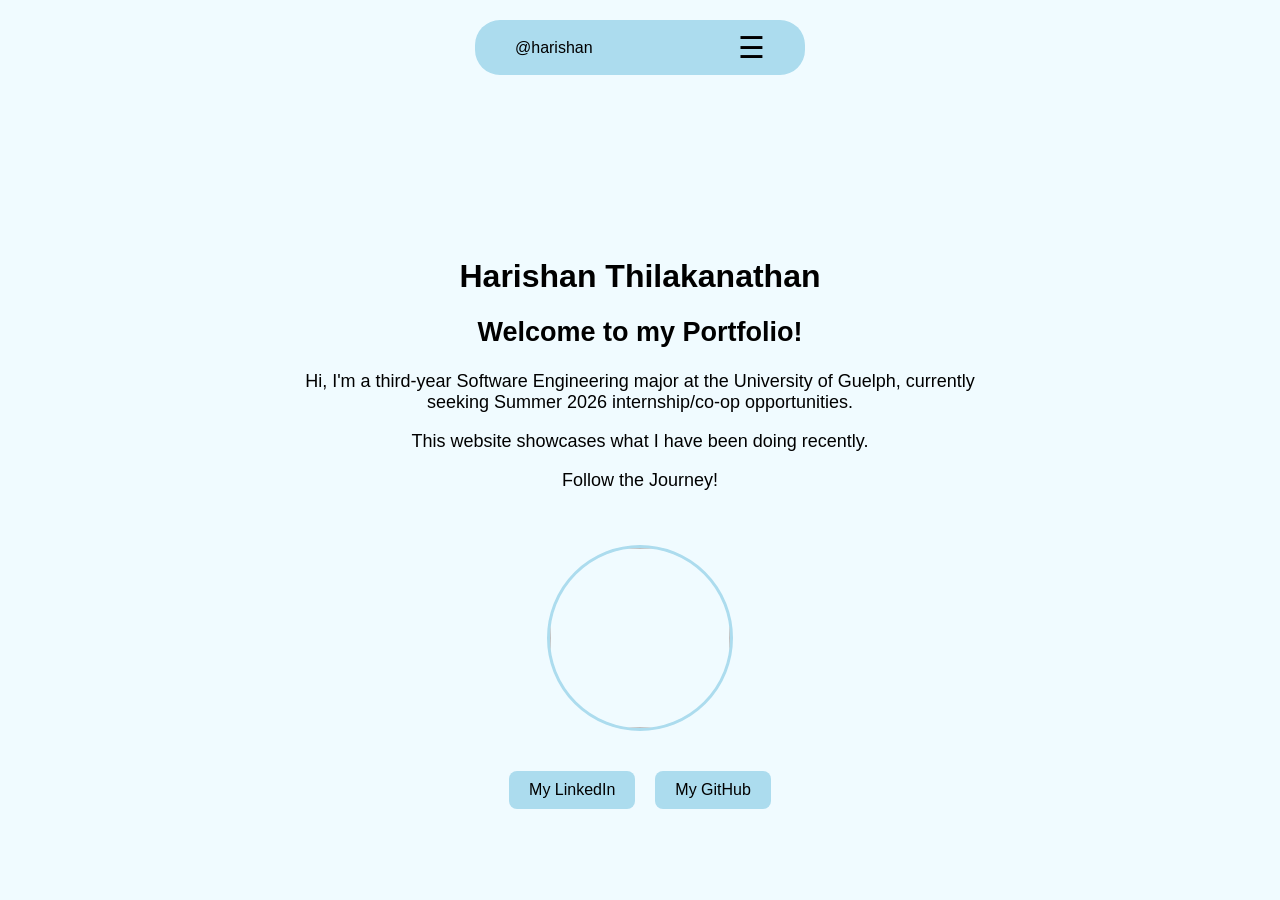
==== index.html @ 9769178e "remove src" ====
<!DOCTYPE html>
<html>
<head>
    <title>Harishan's Portfolio</title>
    <link rel="stylesheet" href="portfolio.css">
    <meta name="viewport" content="width=device-width, initial-scale=1.0">

    <link href="https://fonts.googleapis.com/css2?family=Inter&display=swap" rel="stylesheet">
    <script src="https://cdn.jsdelivr.net/particles.js/2.0.0/particles.min.js"></script>
    <link rel="stylesheet" href="https://cdnjs.cloudflare.com/ajax/libs/font-awesome/6.4.0/css/all.min.css">

    <link rel="preconnect" href="https://fonts.googleapis.com">
    <link rel="preconnect" href="https://fonts.gstatic.com" crossorigin>
    <link href="https://fonts.googleapis.com/css2?family=Inter:opsz,wght@14..32,100..900&family=Ubuntu:wght@300;400;500;700&display=swap" rel="stylesheet">
</head>

<body>

<div id="particles-js"></div>

<!-- MOBILE MENU -->
<header>
    <div class="mobile-menu-wrapper">
        <div class="menu-header">
            <div class="username">@harishan</div>
            <div class="menu-icon" onclick="toggleMenu()">☰</div>
        </div>

        <div class="nav-menu" id="navMenu">
            <a href="#index.html" class="navIcon">
                <i class="fa-solid fa-house"></i>
                <span>Home</span>
            </a>

            <a href="aboutme.html">
                <i class="fa-solid fa-file"></i>
                <span>About Me</span>
            </a>

            <a href="projects.html">
                <i class="fa-solid fa-file"></i>
                <span>Projects</span>
            </a>

            <a href="experience.html">
                <i class="fa-solid fa-file"></i>
                <span>Experience</span>
            </a>

           
           
        </div>
    </div>


   

    
    
</header>

<script>
function toggleMenu() {
    const menu = document.querySelector('.nav-menu');
    menu.classList.toggle('show');
}

function closeMenu() {
    document.querySelector('.nav-menu').classList.remove('show');
}

document.querySelectorAll('.nav-menu a').forEach(link => {
    link.addEventListener('click', closeMenu);
});
</script>

<!-- HERO SECTION -->

<section id="section1">
    <div class="me1">
        <h1 class="name-heading">Harishan Thilakanathan</h1>
        <h2 class="welcome-heading">Welcome to my Portfolio!</h2>
        <div class="mainText">
            <p>Hi, I'm a third-year Software Engineering major at the University of Guelph,
               currently seeking Summer 2026 internship/co-op opportunities.</p>
            <p>This website showcases what I have been doing recently.</p>
            <p>Follow the Journey!</p>
        </div>
    </div>
</section>


<div class="imageMain2">
    <img src="../Images/me.jpeg" class="profile-pic5">
</div>

<div class="contactMe">
    <a href="https://www.linkedin.com/in/hthilaka/" target="_blank" class="linkedin-button">My LinkedIn</a>
    <a href="https://github.com/HariT10" target="_blank" class="linkedin-button">My GitHub</a>
</div>



<!-- STOP HERE - About Me section starts next -->
---- portfolio.css ----
@media screen and (max-width: 767px){


    body{

      /*background-color:  #f0fbff;*/
      background-size: 100% auto;
      background-attachment: fixed;
      overflow: auto;
      width: 100%;
      margin: 0;
      padding: 0;
      overflow-x: hidden;
      box-sizing: border-box;
    
    }


    .image1{

        width: 300px;
        height: 200px;
      overflow-x: hidden;

    }
  
    .startText h4{

        text-align: center;
        margin-top: 60px;
        font-family: Avenir, Montserrat, Corbel, 'URW Gothic', source-sans-pro, sans-serif;
        margin-left: 90px;
        margin-right: 90px;
        font-weight: normal;

    }
  
    .footer-contact2{

        text-align: center;
        margin-top: 30px;
    }
  
    #typewriter{

        font-size: 45px;
        font-weight: 500;

    }
  
    .footer-contactStart{
      display: none;
    }
  
    /* HEADER */
  
    .mobile-menu-wrapper {

        font-family: Avenir, Montserrat, Corbel, 'URW Gothic', source-sans-pro, sans-serif;
        /*changing this from fixed to relatvie made the header and title not colldie*/
        position: relative;
      
        top: 20px;
        left: 50%;
        transform: translateX(-50%);

        background: #acdcee;
        padding: 10px 40px;

        border-radius: 25px;   /* smoother curve */
    
        width: max-content;    /* ONLY as wide as content */
        max-width: 90vw;       /* never too large on small screens */

        display: flex;
        flex-direction: column;
        align-items: center;

        z-index: 1000;
    }
  
    .menu-header {
        display: flex;
        justify-content: space-between;
        align-items: center;
        width: 100%;
        color: #acdcee;
        min-width: 250px;
    }
  
    .username {
        color: black;
    }
  
    .menu-icon {
        font-size: 30px;
        cursor: pointer;
        color: black;
    }
  
    .nav-menu {
        display: none;
        flex-direction: column;
        position: absolute;
        top: 60px;
        right: 20px;
        background-color: #acdcee;
        padding: 10px 0;
        border-radius: 8px;
        box-shadow: 0 8px 24px rgba(0, 0, 0, 0.15);
        z-index: 999;
        width: 290px;
        text-align: left;
    }
  
    .nav-menu a {
        padding: 12px 20px;
        color: #000;
        text-decoration: none;
        display: block;
        font-weight: 400;
    }
  
    .nav-menu a.sub-item {
        padding-left: 50px;
        font-size: 0.95em;
        color: #000;
    }
  
    .nav-menu a:hover {
      background-color: #f0f0f0;
      color: #4f8ef7;
    }
  
    .nav-menu.show {
      display: flex;
    }
  
    .navIcon{
      display: inline-flex;
      align-items: center;
      gap: 6000px;
      text-decoration: none;
      color: inherit;
      font-size: 16px;
    }
  
    .content{
      padding: 16px;
    }
  
    .sticky {
      position: fixed;
      top: 0;
      width: 100%
    }
  
    .sticky + .content {
      padding-top: 102px;
    }
  
    nav ul{
      display: none;
      flex-direction: column;
      width: 100%;
      text-align: left;
      list-style-type: none;
      margin-top: -12px;
    }
  
    nav ul li{
      margin: 10px 0;
      margin-left: 20px;
    }
  
    nav ul li a{
      text-decoration: none;
      color: #ffffff;
    }
  
    .menu-button {
      width: 30px;
      height: 22px;
      display: flex;
      flex-direction: column;
      justify-content: space-between;
      cursor: pointer;
      position: absolute;
      top: 20px;
      left: 20px;
      z-index: 1000;
      background-color: transparent;
    }
  
    .menuButton {
      background-color: #000;
      border-radius: 2px;
      height: 4px;
      width: 100%;
    }
  
    .HeaderBlock2{
      display: flex;
      justify-content: center;
      align-items: center;
      height: 0vh;
    }
  
    .HeaderBlock2 h1{
      font-size: 20px;
      font-family: Avenir, Montserrat, Corbel, 'URW Gothic', source-sans-pro, sans-serif;
      margin-top: -200px;
    }
  
    #section1{
      display: flex;
      justify-content: center;
      align-items: center;
      height: 60vh;
      text-align: center;
      overflow-x: hidden;
      
    }
  
    #section1 h1{
      font-family: Avenir, Montserrat, Corbel, 'URW Gothic', source-sans-pro, sans-serif;
      font-size: 38px;
      margin-top: -10px;
    }

    #section1 p {

        font-family: Avenir, Montserrat, Corbel, 'URW Gothic', source-sans-pro, sans-serif;
        padding-left: 10%;
        padding-right: 10%;
        
    }
  
    .me1{
      font-family: Avenir, Montserrat, Corbel, 'URW Gothic', source-sans-pro, sans-serif;
      font-size: 14px;
    }
  
    .highlight {
      font-size: 19px;
      opacity: 0;
      transform: translateY(20px);
      transition: opacity 1s ease-in, transform 1s ease-in;
    }
  
    .highlight.show {
      opacity: 1;
      transform: translateY(0);
    }

    .text{

      font-family: Avenir, Montserrat, Corbel, 'URW Gothic', source-sans-pro, sans-serif;
      font-size: 17px;


    }

    .text2{

      font-family: Avenir, Montserrat, Corbel, 'URW Gothic', source-sans-pro, sans-serif;
      font-size: 25px;

    }
  
   
  
    
  
    .profile-pic5{
      display: block;
      width: 160px;
      height: 160px;
      border-radius: 50%; 
      margin: 0 auto;
      margin-top: -50px;
      border: 3px solid #acdcee;
    }
  
    
    .contactMe{
      display: flex;
      justify-content: center;
      align-items: center;
      margin-top: 70px;
      gap: 20px;
    }
  
    .linkedin-button {
      font-family: Avenir, Montserrat, Corbel, 'URW Gothic', source-sans-pro, sans-serif;;

      background-color: #acdcee; 
      color: black;
      padding: 10px 20px;
      text-decoration: none;
      border-radius: 8px;
      transition: background-color 0.3s ease;

      margin-bottom: 100px;
    }
  
    .linkedin-button:hover {
      background-color: gray;
    }
  
    #section0{
      display: flex;
      justify-content: center;
      align-items: center;
      height: 50vh;
    }
  
    #section0 h1{
      font-size: 30px;
    }


    .aboutMeComputer{
        display: none;
      }


    .aboutMePhone {
        padding: 20px; /* Reduce padding for smaller screens */
        margin: 0 8px; /* Prevent text from touching edges */
      
      
        text-align: justify;
      
        margin-top: -110px;
      
      
      }
      
      .text1Phone{
        display: block;
        font-size: 15px; 
        text-align: justify;
        font-family: Avenir, Montserrat, Corbel, 'URW Gothic', source-sans-pro, sans-serif;;
        padding: 35px;
        margin-top: 100px;
      }
      
      .text1Phone p{
      
        margin-bottom: 1px; /* Slightly reduce space between paragraphs */
      
        text-align: justify !important;
      
      }


    

    .EducationPhone {
      font-family: Avenir, Montserrat, Corbel, 'URW Gothic', source-sans-pro, sans-serif;;

        padding: 30px 10%;
        text-align: center;
    }
    
    /* Container spacing */
    .education-container {
        display: flex;
        flex-direction: column;
        gap: 20px;
        margin-top: 20px;
    }
    
    /* Card */
    .education-card {
        background-color: #ffffff; /* cleaner than gray */
        padding: 22px 24px;
        border-radius: 16px; /* softer corners */
        box-shadow:
            0 4px 10px rgba(0, 0, 0, 0.08),
            0 1px 3px rgba(0, 0, 0, 0.05);
        transition: transform 0.25s ease, box-shadow 0.25s ease;
        text-align: center;
        border: 2px solid black; /* visual accent */
    }
    
  
    
    /* School name */
    .education-card h3 {
        margin: 0 0 6px 0;
        font-size: 18px;
        font-weight: 600;
        color: #000;
    }
    
    /* Degree / details */
    .education-card p {
        margin: 0 0 6px 0;
        font-size: 15px;
        font-weight: 400; /* 100 is too light for readability */
        color: #444;
    }
    
    /* Date */
    .edu-date {
        font-size: 14px;
        color: #777;
        font-style: italic;
    }
    
    






    /*skills section phone*/

    .SkillsPhone {
      font-family: Avenir, Montserrat, Corbel, 'URW Gothic', source-sans-pro, sans-serif;;

        padding: 30px 60px;
        text-align: center;
    }


    .skills-section {
        margin-bottom: 50px; /* space between sections */
    }
    
    
    .skills-container {
        display: flex;
        flex-wrap: wrap;
        justify-content: center;
        gap: 30px; /* space between skills */
        margin-top: 15px;
    }
    
    .skill {
        background-color: white;
        padding: 8px 14px;
        border-radius: 20px;
        font-weight: 500;
        transition: all 0.2s;
        font-size: 14px;
    }
    
    .skill:hover {
        background-color: black;
        color: white;
        transform: scale(1.05);
        cursor: pointer;
    }




    /*===========================================Experince*/

   /* EXPERIENCE CARDS */
   .experience-cards {
    display: flex;
    flex-direction: column;
    gap: 20px;
}

.experience-card {
    background: #fff;
    border: 2px solid black;
    border-radius: 16px;
    padding: 26px 28px;
    transition: transform 0.25s, box-shadow 0.25s;
}

.experience-card:hover {
    transform: translateY(-4px);
    box-shadow: 0 8px 24px rgba(0,0,0,0.08);
}

.exp-header {
    display: flex;
    justify-content: space-between;
    align-items: flex-start;
    gap: 12px;
    flex-wrap: wrap;
    margin-bottom: 6px;
}

.exp-role {
    font-size: 18px;
    font-weight: 700;
}

.exp-date {
    font-size: 13px;
    color: #555;
    background: #f0fbff;
    border: 1px solid #acdcee;
    padding: 4px 12px;
    border-radius: 20px;
    white-space: nowrap;
}

.exp-company {
    font-size: 14px;
    color: #444;
    margin-bottom: 8px;
}

.exp-type {
    display: inline-block;
    font-size: 11px;
    font-weight: 600;
    letter-spacing: 0.06em;
    text-transform: uppercase;
    color: #1a7a4a;
    background: #d4f4e8;
    border: 1px solid #a8e6cb;
    padding: 3px 10px;
    border-radius: 20px;
    margin-bottom: 16px;
}

.journey-btn {
    display: inline-flex;
    align-items: center;
    gap: 7px;
    background-color: #acdcee;
    color: black;
    padding: 9px 20px;
    text-decoration: none;
    border-radius: 8px;
    font-size: 14px;
    font-weight: 500;
    transition: background-color 0.2s, transform 0.2s;
}

.journey-btn:hover {
    background-color: #91cde3;
    transform: translateY(-2px);
}

.company-logo {
    display: block;
    width: 56px;
    height: auto;
    object-fit: contain;
    border-radius: 8px;
    margin-top: 14px;
}

/* CALLOUT */
.callout {
    background: #fff;
    border: 2px solid #acdcee;
    border-radius: 16px;
    padding: 26px 28px;
    margin-top: 36px;
}

.callout h3 {
    font-size: 18px;
    font-weight: 700;
    margin-bottom: 8px;
}

.callout p {
    font-size: 14px;
    color: #555;
    line-height: 1.7;
    margin-bottom: 16px;
}

@media (max-width: 500px) {
    .page { padding-top: 100px; }
    .exp-header { flex-direction: column; gap: 6px; }
}


    /* PAGE */
    .page {
      max-width: 960px;
      margin: 0 auto;
      padding: 80px 6% 100px;
  }

  .page-header {
      display: flex;
      justify-content: space-between;
      align-items: center;
      flex-wrap: wrap;
      gap: 16px;
      margin-bottom: 28px;
  }

  .page h1 {
      font-size: clamp(30px, 5vw, 48px);
      font-weight: 700;
  }

  /* FILTER */
  .filter-bar {
      display: flex;
      gap: 8px;
      flex-wrap: wrap;
      margin-bottom: 36px;
  }

  .filter-btn {
      background: white;
      border: 2px solid black;
      color: #000;
      font-family: Avenir, Montserrat, Corbel, 'URW Gothic', source-sans-pro, sans-serif;
      font-size: 13px;
      font-weight: 500;
      padding: 7px 18px;
      border-radius: 20px;
      cursor: pointer;
      transition: all 0.2s;
  }

  .filter-btn:hover, .filter-btn.active {
      background-color: #acdcee;
      border-color: #acdcee;
  }

  /* GRID */
  .projects-grid {
      display: grid;
      grid-template-columns: repeat(auto-fill, minmax(280px, 1fr));
      gap: 24px;
  }

  .project-card {
      background: #fff;
      border: 2px solid black;
      border-radius: 16px;
      overflow: hidden;
      display: flex;
      flex-direction: column;
      transition: transform 0.25s, box-shadow 0.25s;
  }

  .project-card:hover {
      transform: translateY(-5px);
      box-shadow: 0 10px 28px rgba(0,0,0,0.1);
  }

  .project-img-wrap {
      width: 100%;
      height: 170px;
      overflow: hidden;
      background: #e8f6fb;
      display: flex;
      align-items: center;
      justify-content: center;
  }

  .project-img-wrap img {
      width: 100%;
      height: 100%;
      object-fit: cover;
      transition: transform 0.35s;
  }

  .project-card:hover .project-img-wrap img { transform: scale(1.04); }

  .project-img-placeholder {
      font-size: 44px;
      color: #acdcee;
  }

  .project-body {
      padding: 18px 20px 20px;
      flex: 1;
      display: flex;
      flex-direction: column;
  }

  .project-top {
      display: flex;
      justify-content: space-between;
      align-items: flex-start;
      gap: 8px;
      margin-bottom: 8px;
  }

  .project-name {
      font-size: 16px;
      font-weight: 700;
  }

  .project-badge {
      font-size: 10px;
      font-weight: 600;
      letter-spacing: 0.06em;
      text-transform: uppercase;
      padding: 4px 10px;
      border-radius: 20px;
      white-space: nowrap;
      flex-shrink: 0;
  }

  .badge-done {
      background: #d4f4e8;
      color: #1a7a4a;
      border: 1px solid #a8e6cb;
  }

  .badge-wip {
      background: #fef3cd;
      color: #856404;
      border: 1px solid #fde68a;
  }

  .project-stack {
      display: flex;
      flex-wrap: wrap;
      gap: 6px;
      margin-top: 10px;
  }

  .stack-tag {
      font-size: 11px;
      padding: 4px 10px;
      background: #f0fbff;
      border: 1px solid #acdcee;
      border-radius: 20px;
      color: #333;
  }






  
  } /* END OF PHONE MEDIA QUERY */
  


  /* ===========================================
   DESKTOP HEADER VERSION (Option C)
   Matches your mobile header design
   =========================================== */

/* Apply desktop layout when width >= 768px */
@media (min-width: 768px) {

  body {
    background-color: #f0fbff;
    background-attachment: fixed;
    margin: 0;
    padding: 0;
    overflow-x: hidden;
    font-family: Avenir, Montserrat, Corbel, 'URW Gothic', source-sans-pro, sans-serif;
  }

  /* ================= HEADER ================= */

 

  .mobile-menu-wrapper {
      font-family: Avenir, Montserrat, Corbel, 'URW Gothic', source-sans-pro, sans-serif;
      /*changing this from fixed to relatvie made the header and title not colldie*/
      position: relative;
      
      top: 20px;
    left: 50%;
    transform: translateX(-50%);

    background: #acdcee;
    padding: 10px 40px;

    border-radius: 25px;   /* smoother curve */
    
    width: max-content;    /* ONLY as wide as content */
    max-width: 90vw;       /* never too large on small screens */

    display: flex;
    flex-direction: column;
    align-items: center;

    z-index: 1000;
  }

  .menu-header {
    display: flex;
    justify-content: space-between;
    align-items: center;
    width: 100%;
    color: #acdcee;
    min-width: 250px;
  }

  .username {
    color: black;
  }

  .menu-icon {
    font-size: 30px;
    cursor: pointer;
    color: black;
  }

  .nav-menu {
    display: none;
    flex-direction: column;
    position: absolute;
    top: 60px;
    right: 20px;
    background-color: white;
    padding: 10px 0;
    border-radius: 8px;
    box-shadow: 0 8px 24px rgba(0, 0, 0, 0.15);
    z-index: 999;
    width: 290px;
    text-align: left;
  }

  .nav-menu a {
    padding: 12px 20px;
    color: #000;
    text-decoration: none;
    display: block;
    font-weight: 400;
  }

  .nav-menu a.sub-item {
    padding-left: 50px;
    font-size: 0.95em;
    color: #000;
  }

  .nav-menu a:hover {
    background-color: #f0f0f0;
    color: #4f8ef7;
  }

  .nav-menu.show {
    display: flex;
  }

  .navIcon{
    display: inline-flex;
    align-items: center;
    gap: 6000px;
    text-decoration: none;
    color: inherit;
    font-size: 16px;
  }

  .content{
    padding: 16px;
  }

  .sticky {
    position: fixed;
    top: 0;
    width: 100%
  }

  .sticky + .content {
    padding-top: 102px;
  }

  nav ul{
    display: none;
    flex-direction: column;
    width: 100%;
    text-align: left;
    list-style-type: none;
    margin-top: -12px;
  }

  nav ul li{
    margin: 10px 0;
    margin-left: 20px;
  }

  nav ul li a{
    text-decoration: none;
    color: #ffffff;
  }

  .menu-button {
    width: 30px;
    height: 22px;
    display: flex;
    flex-direction: column;
    justify-content: space-between;
    cursor: pointer;
    position: absolute;
    top: 20px;
    left: 20px;
    z-index: 1000;
    background-color: transparent;
  }

  .menuButton {
    background-color: #000;
    border-radius: 2px;
    height: 4px;
    width: 100%;
  }


  /* ================= HERO / INTRO ================= */

  #section1 {
    height: 70vh;
    display: flex;
    justify-content: center;
    align-items: center;
    text-align: center;
    
  }

  #section1 h1 {
    font-size: clamp(32px, 6vw, 6px);
    font-weight: 700;
    line-height: 1.15;
    margin-bottom: 20px;
}

  .me1 {
    font-size: 18px;
    max-width: 700px;
    margin: 0 auto;
  }

  #typewriter {
    font-size: clamp(48px, 7vw, 72px); /* BIG name */
  font-weight: 700;
  display: block;
  }

 

  .profile-pic5{
    display: block;
    width: 180px;
    height: 180px;
    border-radius: 50%; 
    margin: 0 auto;
    margin-top: -140px;
    border: 3px solid #acdcee;
  }

  .contactMe{
    
    display: flex;
    justify-content: center;
    align-items: center;
    margin-top: 40px;
    gap: 20px;
  }

  .linkedin-button {
    background-color: #acdcee; 
    color: black;
    padding: 10px 20px;
    text-decoration: none;
    border-radius: 8px;
    transition: background-color 0.3s ease;
  }

  .linkedin-button:hover {
    background-color: gray;
  }

  /* ================= ABOUT ME ================= */

  #section0{
    display: flex;
    justify-content: center;
    align-items: center;
    height: 50vh;
  }

  #section0 h1{
    font-size: 30px;
  }


  .aboutMeComputer{
      display: none;
    }


    .aboutMePhone {
      padding: 24px 20px;
      margin: 0 auto;
      max-width: 1220px; /* 👈 keeps lines readable */
      margin-top: -90px;
  }
    
    .text1Phone{
      font-size: 15.5px;
    line-height: 1.7; /* 👈 BIG readability boost */
    font-family: Avenir, Montserrat, Corbel, 'URW Gothic',
                 source-sans-pro, sans-serif;
    padding: 24px;
    margin-top: 80px;
    color: #222;
    }
    
    /* Paragraph spacing */
.text1Phone p {
  margin-bottom: 14px;
}

/* Optional emphasis style */
.text1Phone strong {
  font-weight: 600;
}

/* Optional subtle highlight for key lines */
.text1Phone .highlight {
  color: #000;
  font-weight: 500;
}

  

    .EducationPhone {
      font-family: Avenir, Montserrat, Corbel, 'URW Gothic', source-sans-pro, sans-serif;;
      padding: 30px 10%;
      text-align: center;
  }
  
  /* Container spacing */
  .education-container {
      display: flex;
      flex-direction: column;
      gap: 20px;
      margin-top: 20px;
  }
  
  /* Card */
  .education-card {
    font-family: Avenir, Montserrat, Corbel, 'URW Gothic', source-sans-pro, sans-serif;;
      background-color: #ffffff; /* cleaner than gray */
      padding: 22px 12px;
      border-radius: 16px; /* softer corners */
      box-shadow:
          0 4px 10px rgba(0, 0, 0, 0.08),
          0 1px 3px rgba(0, 0, 0, 0.05);
      transition: transform 0.25s ease, box-shadow 0.25s ease;
      text-align: center;
      border: 2px solid black; /* visual accent */
      max-width: 800px;
      width: 100%;
      margin:0 auto;
     

     
  }
  

  
  /* School name */
  .education-card h3 {
    font-family: Avenir, Montserrat, Corbel, 'URW Gothic', source-sans-pro, sans-serif;;
      margin: 0 0 6px 0;
      font-size: 18px;
      font-weight: 600;
      color: #000;
  }
  
  /* Degree / details */
  .education-card p {
    font-family: Avenir, Montserrat, Corbel, 'URW Gothic', source-sans-pro, sans-serif;;
      margin: 0 0 6px 0;
      font-size: 15px;
      font-weight: 400; /* 100 is too light for readability */
      color: #444;
  }
  
  /* Date */
  .edu-date {
    font-family: Avenir, Montserrat, Corbel, 'URW Gothic', source-sans-pro, sans-serif;;
      font-size: 14px;
      color: #777;
      font-style: italic;
  }
  
  
  






 

  .SkillsPhone {
    font-family: Avenir, Montserrat, Corbel, 'URW Gothic', source-sans-pro, sans-serif;;
    padding: 30px 60px;
    text-align: center;
}


.skills-section {
    margin-bottom: 50px; /* space between sections */
}


.skills-container {
  font-family: Avenir, Montserrat, Corbel, 'URW Gothic', source-sans-pro, sans-serif;;
    display: flex;
    flex-wrap: wrap;
    justify-content: center;
    gap: 30px; /* space between skills */
    margin-top: 15px;
}

.skill {
  font-family: Avenir, Montserrat, Corbel, 'URW Gothic', source-sans-pro, sans-serif;;
    background-color: white;
    padding: 8px 14px;
    border-radius: 20px;
    font-weight: 500;
    transition: all 0.2s;
    font-size: 14px;
}

.skill:hover {
    background-color: black;
    color: white;
    transform: scale(1.05);
    cursor: pointer;
}
   


  /* ================= EDUCATION ================= */

 
  /* ================= SKILLS ================= */



  /* ================= EXPERIENCE ================= */

  /* EXPERIENCE CARDS */
  .experience-cards {
    display: flex;
    flex-direction: column;
    gap: 20px;
}

.experience-card {
    background: #fff;
    border: 2px solid black;
    border-radius: 16px;
    padding: 26px 28px;
    transition: transform 0.25s, box-shadow 0.25s;
}

.experience-card:hover {
    transform: translateY(-4px);
    box-shadow: 0 8px 24px rgba(0,0,0,0.08);
}

.exp-header {
    display: flex;
    justify-content: space-between;
    align-items: flex-start;
    gap: 12px;
    flex-wrap: wrap;
    margin-bottom: 6px;
}

.exp-role {
    font-size: 18px;
    font-weight: 700;
}

.exp-date {
    font-size: 13px;
    color: #555;
    background: #f0fbff;
    border: 1px solid #acdcee;
    padding: 4px 12px;
    border-radius: 20px;
    white-space: nowrap;
}

.exp-company {
    font-size: 14px;
    color: #444;
    margin-bottom: 8px;
}

.exp-type {
    display: inline-block;
    font-size: 11px;
    font-weight: 600;
    letter-spacing: 0.06em;
    text-transform: uppercase;
    color: #1a7a4a;
    background: #d4f4e8;
    border: 1px solid #a8e6cb;
    padding: 3px 10px;
    border-radius: 20px;
    margin-bottom: 16px;
}

.journey-btn {
    display: inline-flex;
    align-items: center;
    gap: 7px;
    background-color: #acdcee;
    color: black;
    padding: 9px 20px;
    text-decoration: none;
    border-radius: 8px;
    font-size: 14px;
    font-weight: 500;
    transition: background-color 0.2s, transform 0.2s;
}

.journey-btn:hover {
    background-color: #91cde3;
    transform: translateY(-2px);
}

.company-logo {
    display: block;
    width: 56px;
    height: auto;
    object-fit: contain;
    border-radius: 8px;
    margin-top: 14px;
}

/* CALLOUT */
.callout {
    background: #fff;
    border: 2px solid #acdcee;
    border-radius: 16px;
    padding: 26px 28px;
    margin-top: 36px;
}

.callout h3 {
    font-size: 18px;
    font-weight: 700;
    margin-bottom: 8px;
}

.callout p {
    font-size: 14px;
    color: #555;
    line-height: 1.7;
    margin-bottom: 16px;
}



  /* ================= PROJECTS ================= */

 /* PAGE */
 .page {
  max-width: 960px;
  margin: 0 auto;
  padding: 80px 6% 100px;
}

.page-header {
  display: flex;
  justify-content: space-between;
  align-items: center;
  flex-wrap: wrap;
  gap: 16px;
  margin-bottom: 28px;
}

.page h1 {
  font-size: clamp(30px, 5vw, 48px);
  font-weight: 700;
}

/* FILTER */
.filter-bar {
  display: flex;
  gap: 8px;
  flex-wrap: wrap;
  margin-bottom: 36px;
}

.filter-btn {
  background: white;
  border: 2px solid black;
  color: #000;
  font-family: Avenir, Montserrat, Corbel, 'URW Gothic', source-sans-pro, sans-serif;
  font-size: 13px;
  font-weight: 500;
  padding: 7px 18px;
  border-radius: 20px;
  cursor: pointer;
  transition: all 0.2s;
}

.filter-btn:hover, .filter-btn.active {
  background-color: #acdcee;
  border-color: #acdcee;
}

/* GRID */
.projects-grid {
  display: grid;
  grid-template-columns: repeat(auto-fill, minmax(280px, 1fr));
  gap: 24px;
}

.project-card {
  background: #fff;
  border: 2px solid black;
  border-radius: 16px;
  overflow: hidden;
  display: flex;
  flex-direction: column;
  transition: transform 0.25s, box-shadow 0.25s;
}

.project-card:hover {
  transform: translateY(-5px);
  box-shadow: 0 10px 28px rgba(0,0,0,0.1);
}

.project-img-wrap {
  width: 100%;
  height: 170px;
  overflow: hidden;
  background: #e8f6fb;
  display: flex;
  align-items: center;
  justify-content: center;
}

.project-img-wrap img {
  width: 100%;
  height: 100%;
  object-fit: cover;
  transition: transform 0.35s;
}

.project-card:hover .project-img-wrap img { transform: scale(1.04); }

.project-img-placeholder {
  font-size: 44px;
  color: #acdcee;
}

.project-body {
  padding: 18px 20px 20px;
  flex: 1;
  display: flex;
  flex-direction: column;
}

.project-top {
  display: flex;
  justify-content: space-between;
  align-items: flex-start;
  gap: 8px;
  margin-bottom: 8px;
}

.project-name {
  font-size: 16px;
  font-weight: 700;
}

.project-badge {
  font-size: 10px;
  font-weight: 600;
  letter-spacing: 0.06em;
  text-transform: uppercase;
  padding: 4px 10px;
  border-radius: 20px;
  white-space: nowrap;
  flex-shrink: 0;
}

.badge-done {
  background: #d4f4e8;
  color: #1a7a4a;
  border: 1px solid #a8e6cb;
}

.badge-wip {
  background: #fef3cd;
  color: #856404;
  border: 1px solid #fde68a;
}

.project-stack {
  display: flex;
  flex-wrap: wrap;
  gap: 6px;
  margin-top: 10px;
}

.stack-tag {
  font-size: 11px;
  padding: 4px 10px;
  background: #f0fbff;
  border: 1px solid #acdcee;
  border-radius: 20px;
  color: #333;
}

@media (max-width: 500px) {
  .page { padding-top: 100px; }
  .projects-grid { grid-template-columns: 1fr; }
}



}
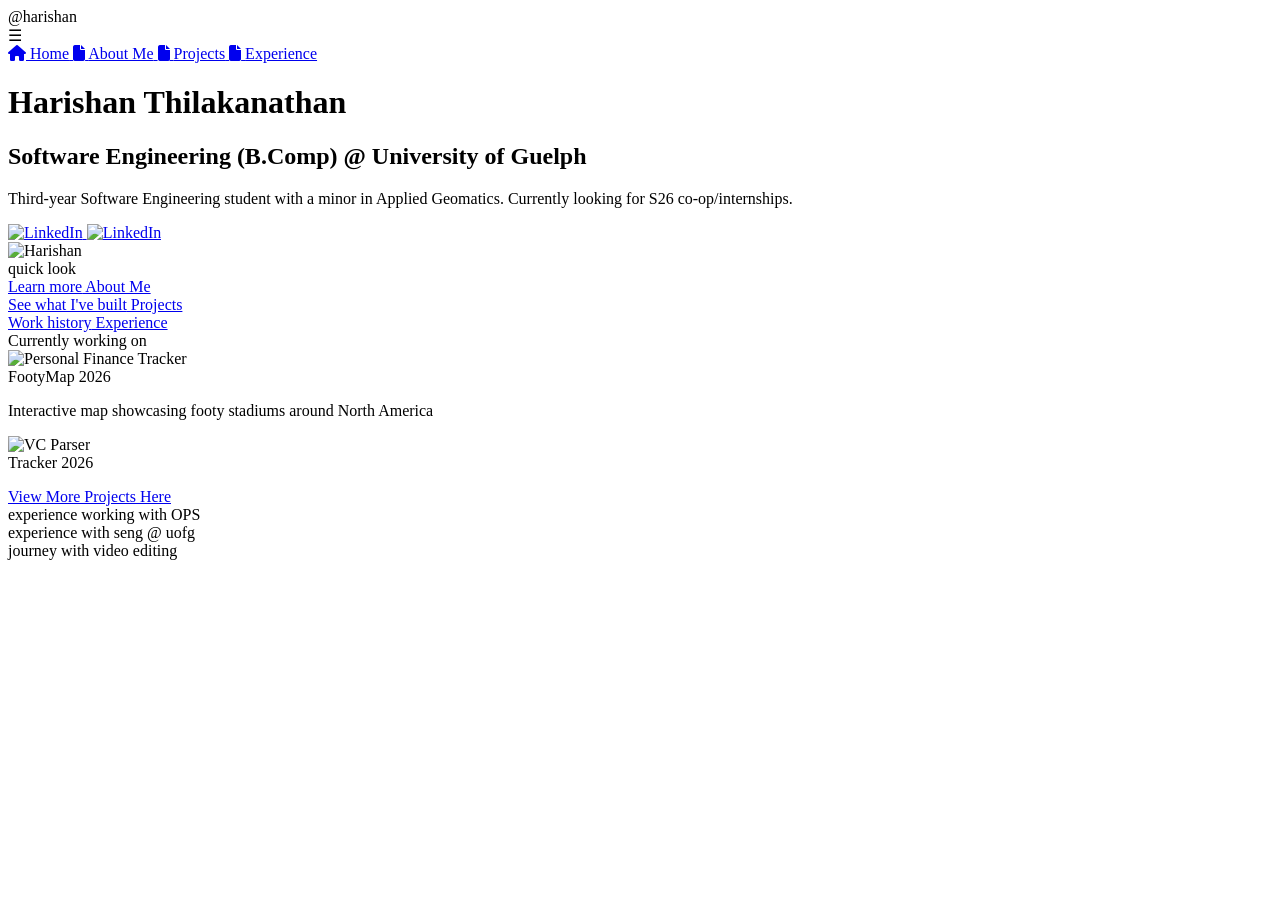
==== commit a57f2347: "grammar" ====
--- a/index.html
+++ b/index.html
@@ -2,12 +2,15 @@
 <html>
 <head>
     <title>Harishan's Portfolio</title>
-    <link rel="stylesheet" href="portfolio.css">
+    <link rel="stylesheet" href="index.css">
     <meta name="viewport" content="width=device-width, initial-scale=1.0">
+
 
     <link href="https://fonts.googleapis.com/css2?family=Inter&display=swap" rel="stylesheet">
     <script src="https://cdn.jsdelivr.net/particles.js/2.0.0/particles.min.js"></script>
     <link rel="stylesheet" href="https://cdnjs.cloudflare.com/ajax/libs/font-awesome/6.4.0/css/all.min.css">
+
+    <link rel="icon" type="image/png" href="/favicon_io copy/favicon-32x32.png">
 
     <link rel="preconnect" href="https://fonts.googleapis.com">
     <link rel="preconnect" href="https://fonts.gstatic.com" crossorigin>
@@ -58,46 +61,160 @@
     
     
 </header>
+<!-- HERO -->
+<div class="hero-wrapper">
+    <div class="hero-text">
+        <h1 class="name-heading">Harishan Thilakanathan</h1>
+        <h2 class="welcome-heading">Software Engineering (B.Comp) @ University of Guelph</h2>
+        <div class="mainText">
+            <p>Third-year Software Engineering student with a minor in Applied Geomatics. Currently looking for S26 co-op/internships.</p>
+
+        </div>
+
+        <div class="contactMe">
+
+            <!-- LinkedIn with official logo -->
+            <a href="https://www.linkedin.com/in/hthilaka/" class="linkedin-button">
+
+                <img src="../Images/link.png" class="btn-icon" alt="LinkedIn">
+            
+            </a>
+
+            <!-- GitHub with official logo -->
+            <a href="https://github.com/HariT10" target="_blank" class="linkedin-button btn-github">
+                
+                <img src="../Images/git.png" class="btn-icon" alt="LinkedIn">
+
+            </a>
+
+           
+
+            <!-- View Projects 
+            <a href="projects.html" class="linkedin-button btn-projects">
+                View Projects </i>
+            </a>
+
+        -->
+
+        </div>
+    </div>
+
+    <div class="hero-image">
+        <img src="../Images/beachMe.jpeg" class="profile-pic5" alt="Harishan">
+    </div>
+</div>
+
+<!-- DIVIDER -->
+<div class="section-divider">quick look</div>
+
+<!-- STATS -->
+<div class="stats-strip">
+   
+</div>
+
+<!-- QUICK LINKS -->
+<div class="quick-links">
+    <a href="aboutme.html" class="quick-link-card">
+ 
+        <div class="quick-link-label">
+            <span class="sub">Learn more</span>
+            About Me
+        </div>
+    </a>
+    <a href="projects.html" class="quick-link-card">
+        
+        <div class="quick-link-label">
+            <span class="sub">See what I've built</span>
+            Projects
+        </div>
+    </a>
+    <a href="experience.html" class="quick-link-card">
+
+        <div class="quick-link-label">
+            <span class="sub">Work history</span>
+            Experience
+        </div>
+    </a>
+</div>
+
+<!--Currently building-->
+
+<!-- FEATURED PROJECT -->
+<div class="featured-label">Currently working on</div>
+
+
+
+<div class = "featured-grid">
+
+
+    <div class="featured-card">
+        <div class="featured-img-wrap">
+            <img src="images/footy.png" alt="Personal Finance Tracker">
+        </div>
+        <div class="featured-info">
+            <div class="featured-title-row">
+                <span class="featured-title">FootyMap</span>
+                <span class="featured-year">2026</span>
+            </div>
+            <p class="featured-desc">Interactive map showcasing footy stadiums around North America</p>
+        </div>
+    </div>
+
+
+
+    <div class="featured-card">
+        <div class="featured-img-wrap">
+            <img src="images/expense.png" alt="VC Parser">
+        </div>
+        <div class="featured-info">
+            <div class="featured-title-row">
+                <span class="featured-title">Tracker</span>
+                <span class="featured-year">2026</span>
+            </div>
+            <p class="featured-desc"></p>
+        </div>
+    </div>
+
+
+
+
+</div>
+
+
+
+
+
+<div class="view-more-wrap">
+    <a href="projects.html" class="view-more-btn">View More Projects Here</a>
+</div>
+
+
+<div class="featured">experience working with OPS</div>
+<div class="featured">experience with seng @ uofg</div>
+<div class="featured">journey with video editing</div>
+
+
+
+
+
+
+
+
 
 <script>
 function toggleMenu() {
-    const menu = document.querySelector('.nav-menu');
-    menu.classList.toggle('show');
+    document.getElementById('navMenu').classList.toggle('show');
 }
-
-function closeMenu() {
-    document.querySelector('.nav-menu').classList.remove('show');
-}
-
 document.querySelectorAll('.nav-menu a').forEach(link => {
-    link.addEventListener('click', closeMenu);
+    link.addEventListener('click', () => document.getElementById('navMenu').classList.remove('show'));
 });
+
 </script>
 
-<!-- HERO SECTION -->
-
-<section id="section1">
-    <div class="me1">
-        <h1 class="name-heading">Harishan Thilakanathan</h1>
-        <h2 class="welcome-heading">Welcome to my Portfolio!</h2>
-        <div class="mainText">
-            <p>Hi, I'm a third-year Software Engineering major at the University of Guelph,
-               currently seeking Summer 2026 internship/co-op opportunities.</p>
-            <p>This website showcases what I have been doing recently.</p>
-            <p>Follow the Journey!</p>
-        </div>
-    </div>
-</section>
-
-
-<div class="imageMain2">
-    <img src="../Images/me.jpeg" class="profile-pic5">
-</div>
-
-<div class="contactMe">
-    <a href="https://www.linkedin.com/in/hthilaka/" target="_blank" class="linkedin-button">My LinkedIn</a>
-    <a href="https://github.com/HariT10" target="_blank" class="linkedin-button">My GitHub</a>
-</div>
+</body>
+
+</html>
+
 
 
 
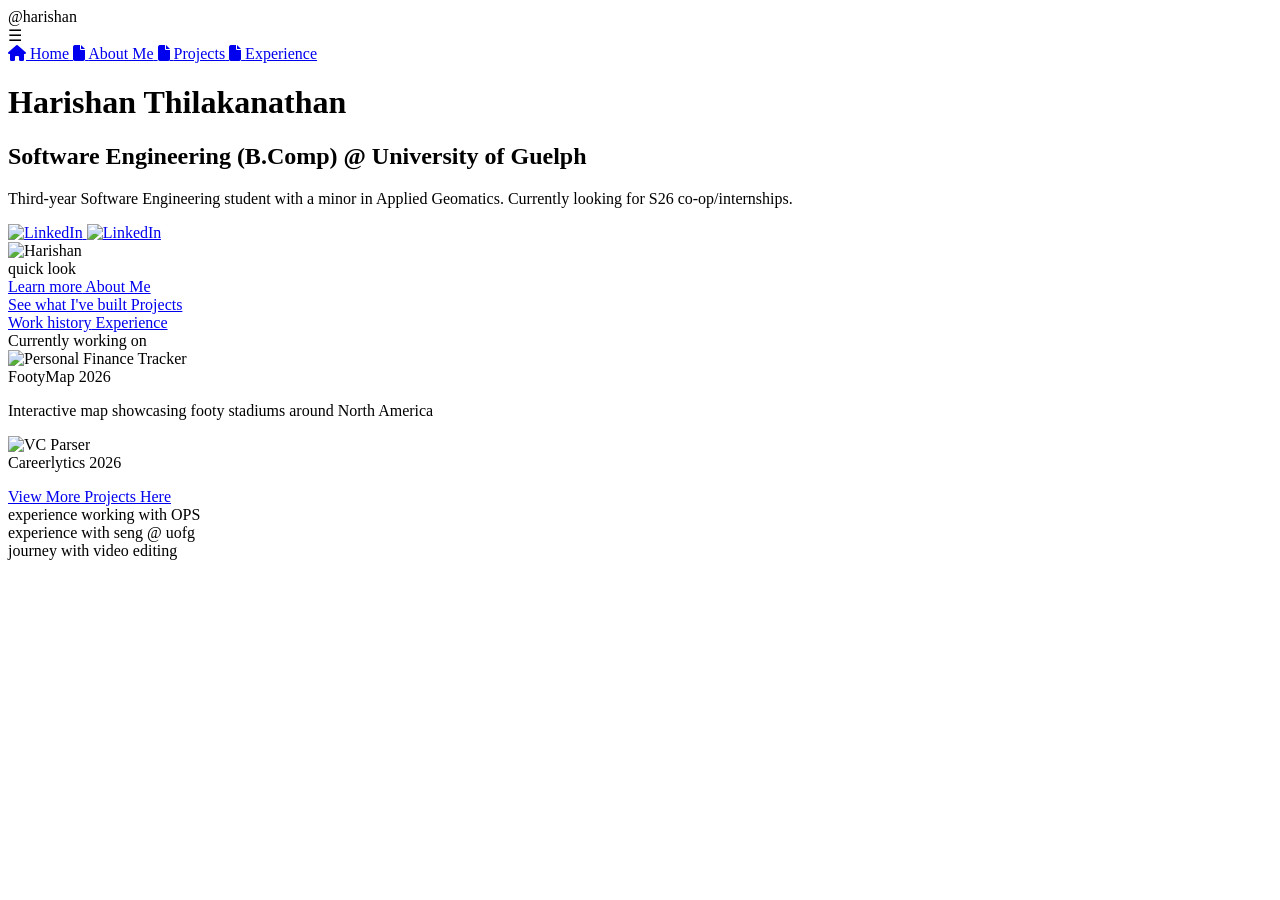
==== commit 8c119675: "some changes to port web" ====
--- a/index.html
+++ b/index.html
@@ -164,11 +164,11 @@
 
     <div class="featured-card">
         <div class="featured-img-wrap">
-            <img src="images/expense.png" alt="VC Parser">
+            <img src="images/careerlytics.png" alt="VC Parser">
         </div>
         <div class="featured-info">
             <div class="featured-title-row">
-                <span class="featured-title">Tracker</span>
+                <span class="featured-title">Careerlytics</span>
                 <span class="featured-year">2026</span>
             </div>
             <p class="featured-desc"></p>
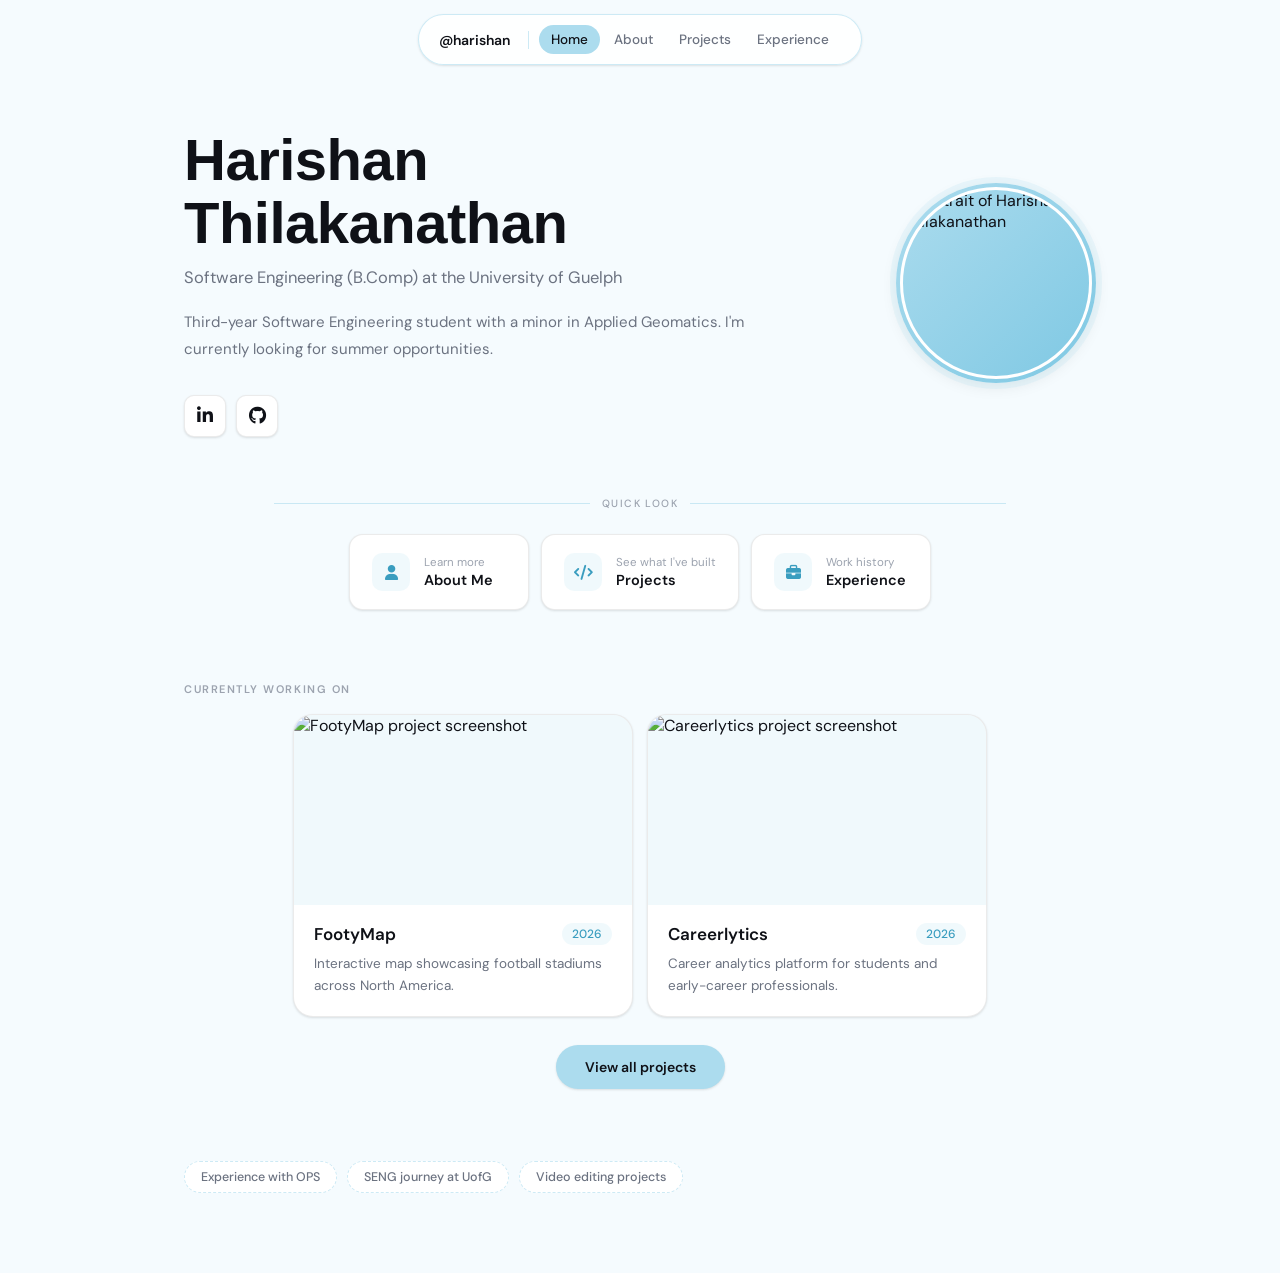
==== commit 87b32f43: "small changes to port" ====
--- a/index.html
+++ b/index.html
@@ -1,221 +1,178 @@
 <!DOCTYPE html>
-<html>
+<html lang="en">
 <head>
-    <title>Harishan's Portfolio</title>
-    <link rel="stylesheet" href="index.css">
-    <meta name="viewport" content="width=device-width, initial-scale=1.0">
+  <meta charset="UTF-8" />
+  <title>Harishan Thilakanathan | Software Engineering Portfolio</title>
+  <meta name="description" content="Portfolio of Harishan Thilakanathan, a Software Engineering student at the University of Guelph." />
+  <meta name="viewport" content="width=device-width, initial-scale=1.0" />
 
+  <link rel="preconnect" href="https://fonts.googleapis.com" />
+  <link rel="preconnect" href="https://fonts.gstatic.com" crossorigin />
+  <link href="https://fonts.googleapis.com/css2?family=DM+Sans:opsz,wght@9..40,300;9..40,400;9..40,500;9..40,600&family=DM+Serif+Display&display=swap" rel="stylesheet" />
+  <link rel="stylesheet" href="https://cdnjs.cloudflare.com/ajax/libs/font-awesome/6.4.0/css/all.min.css" />
+  <link rel="stylesheet" href="index.css" />
+  <link rel="icon" type="image/png" href="/favicon_io copy/favicon-32x32.png" />
+</head>
+<body>
+  <a class="skip-link" href="#main-content">Skip to content</a>
 
-    <link href="https://fonts.googleapis.com/css2?family=Inter&display=swap" rel="stylesheet">
-    <script src="https://cdn.jsdelivr.net/particles.js/2.0.0/particles.min.js"></script>
-    <link rel="stylesheet" href="https://cdnjs.cloudflare.com/ajax/libs/font-awesome/6.4.0/css/all.min.css">
+  <header>
+    <nav class="nav-pill" aria-label="Main navigation">
+      <span class="nav-brand">@harishan</span>
+      <div class="nav-divider"></div>
 
-    <link rel="icon" type="image/png" href="/favicon_io copy/favicon-32x32.png">
+      <div class="nav-links">
+        <a href="index.html" class="active" aria-current="page">Home</a>
+        <a href="aboutme.html">About</a>
+        <a href="projects.html">Projects</a>
+        <a href="experience.html">Experience</a>
+      </div>
 
-    <link rel="preconnect" href="https://fonts.googleapis.com">
-    <link rel="preconnect" href="https://fonts.gstatic.com" crossorigin>
-    <link href="https://fonts.googleapis.com/css2?family=Inter:opsz,wght@14..32,100..900&family=Ubuntu:wght@300;400;500;700&display=swap" rel="stylesheet">
-</head>
+      <button
+        class="hamburger"
+        type="button"
+        onclick="toggleMobile()"
+        aria-label="Toggle menu"
+        aria-expanded="false"
+        aria-controls="mobileMenu"
+      >
+        <i class="fa-solid fa-bars"></i>
+      </button>
 
-<body>
+      <div class="mobile-dropdown" id="mobileMenu">
+        <a href="index.html"><i class="fa-solid fa-house"></i> Home</a>
+        <a href="aboutme.html"><i class="fa-solid fa-user"></i> About</a>
+        <a href="projects.html"><i class="fa-solid fa-code"></i> Projects</a>
+        <a href="experience.html"><i class="fa-solid fa-briefcase"></i> Experience</a>
+      </div>
+    </nav>
+  </header>
 
-<div id="particles-js"></div>
+  <main id="main-content">
+    <section class="hero">
+      <div class="hero-text">
+        
+          
+    
 
-<!-- MOBILE MENU -->
-<header>
-    <div class="mobile-menu-wrapper">
-        <div class="menu-header">
-            <div class="username">@harishan</div>
-            <div class="menu-icon" onclick="toggleMenu()">☰</div>
+        <h1 class="hero-name">Harishan<br />Thilakanathan</h1>
+
+        <p class="hero-sub">Software Engineering (B.Comp) at the University of Guelph</p>
+        <p class="hero-desc">
+          Third-year Software Engineering student with a minor in Applied Geomatics.
+          I'm currently looking for summer opportunities.
+        </p>
+
+        <div class="hero-actions">
+        
+
+          <a href="https://www.linkedin.com/in/hthilaka/" target="_blank" rel="noopener noreferrer" class="btn-icon-link" aria-label="LinkedIn">
+            <i class="fa-brands fa-linkedin-in" aria-hidden="true"></i>
+          </a>
+          <a href="https://github.com/HariT10" target="_blank" rel="noopener noreferrer" class="btn-icon-link" aria-label="GitHub">
+            <i class="fa-brands fa-github" aria-hidden="true"></i>
+          </a>
         </div>
+      </div>
 
-        <div class="nav-menu" id="navMenu">
-            <a href="#index.html" class="navIcon">
-                <i class="fa-solid fa-house"></i>
-                <span>Home</span>
-            </a>
+      <div class="hero-image">
+        <div class="avatar-ring">
+          <img src="../Images/beachMe.jpeg" alt="Portrait of Harishan Thilakanathan" loading="eager" decoding="async" />
+        </div>
+      </div>
+    </section>
 
-            <a href="aboutme.html">
-                <i class="fa-solid fa-file"></i>
-                <span>About Me</span>
-            </a>
+    <div class="divider">Quick look</div>
 
-            <a href="projects.html">
-                <i class="fa-solid fa-file"></i>
-                <span>Projects</span>
-            </a>
+    <section class="quick-links" aria-label="Quick links">
+      <a href="aboutme.html" class="quick-card">
+        <div class="quick-card-icon"><i class="fa-solid fa-user"></i></div>
+        <div class="quick-card-text">
+          <span class="quick-card-sub">Learn more</span>
+          <span class="quick-card-label">About Me</span>
+        </div>
+      </a>
 
-            <a href="experience.html">
-                <i class="fa-solid fa-file"></i>
-                <span>Experience</span>
-            </a>
+      <a href="projects.html" class="quick-card">
+        <div class="quick-card-icon"><i class="fa-solid fa-code"></i></div>
+        <div class="quick-card-text">
+          <span class="quick-card-sub">See what I've built</span>
+          <span class="quick-card-label">Projects</span>
+        </div>
+      </a>
 
-           
-           
+      <a href="experience.html" class="quick-card">
+        <div class="quick-card-icon"><i class="fa-solid fa-briefcase"></i></div>
+        <div class="quick-card-text">
+          <span class="quick-card-sub">Work history</span>
+          <span class="quick-card-label">Experience</span>
         </div>
+      </a>
+    </section>
+
+    <h2 class="section-label">Currently working on</h2>
+
+    <section class="featured-grid" aria-label="Featured projects">
+      <a class="project-card" href="projects.html#footymap">
+        <div class="project-img-wrap">
+          <img src="images/footy.png" alt="FootyMap project screenshot" loading="lazy" decoding="async" />
+        </div>
+        <div class="project-body">
+          <div class="project-meta">
+            <span class="project-name">FootyMap</span>
+            <span class="project-year">2026</span>
+          </div>
+          <p class="project-desc">Interactive map showcasing football stadiums across North America.</p>
+        </div>
+      </a>
+
+      <a class="project-card" href="projects.html#careerlytics">
+        <div class="project-img-wrap">
+          <img src="images/careerlytics.png" alt="Careerlytics project screenshot" loading="lazy" decoding="async" />
+        </div>
+        <div class="project-body">
+          <div class="project-meta">
+            <span class="project-name">Careerlytics</span>
+            <span class="project-year">2026</span>
+          </div>
+          <p class="project-desc">Career analytics platform for students and early-career professionals.</p>
+        </div>
+      </a>
+    </section>
+
+    <div class="view-more-wrap">
+      <a href="projects.html" class="view-more-btn">View all projects</a>
     </div>
 
+    <section class="coming-soon-section" aria-label="What I’m sharing soon">
+      <span class="chip">Experience with OPS</span>
+      <span class="chip">SENG journey at UofG</span>
+      <span class="chip">Video editing projects</span>
+    </section>
+  </main>
 
-   
+  <script>
+    const menu = document.getElementById("mobileMenu");
+    const navButton = document.querySelector(".hamburger");
 
-    
-    
-</header>
-<!-- HERO -->
-<div class="hero-wrapper">
-    <div class="hero-text">
-        <h1 class="name-heading">Harishan Thilakanathan</h1>
-        <h2 class="welcome-heading">Software Engineering (B.Comp) @ University of Guelph</h2>
-        <div class="mainText">
-            <p>Third-year Software Engineering student with a minor in Applied Geomatics. Currently looking for S26 co-op/internships.</p>
+    function toggleMobile() {
+      const isOpen = menu.classList.toggle("open");
+      navButton.setAttribute("aria-expanded", String(isOpen));
+    }
 
-        </div>
+    document.addEventListener("click", function (e) {
+      if (!e.target.closest(".nav-pill") && menu.classList.contains("open")) {
+        menu.classList.remove("open");
+        navButton.setAttribute("aria-expanded", "false");
+      }
+    });
 
-        <div class="contactMe">
-
-            <!-- LinkedIn with official logo -->
-            <a href="https://www.linkedin.com/in/hthilaka/" class="linkedin-button">
-
-                <img src="../Images/link.png" class="btn-icon" alt="LinkedIn">
-            
-            </a>
-
-            <!-- GitHub with official logo -->
-            <a href="https://github.com/HariT10" target="_blank" class="linkedin-button btn-github">
-                
-                <img src="../Images/git.png" class="btn-icon" alt="LinkedIn">
-
-            </a>
-
-           
-
-            <!-- View Projects 
-            <a href="projects.html" class="linkedin-button btn-projects">
-                View Projects </i>
-            </a>
-
-        -->
-
-        </div>
-    </div>
-
-    <div class="hero-image">
-        <img src="../Images/beachMe.jpeg" class="profile-pic5" alt="Harishan">
-    </div>
-</div>
-
-<!-- DIVIDER -->
-<div class="section-divider">quick look</div>
-
-<!-- STATS -->
-<div class="stats-strip">
-   
-</div>
-
-<!-- QUICK LINKS -->
-<div class="quick-links">
-    <a href="aboutme.html" class="quick-link-card">
- 
-        <div class="quick-link-label">
-            <span class="sub">Learn more</span>
-            About Me
-        </div>
-    </a>
-    <a href="projects.html" class="quick-link-card">
-        
-        <div class="quick-link-label">
-            <span class="sub">See what I've built</span>
-            Projects
-        </div>
-    </a>
-    <a href="experience.html" class="quick-link-card">
-
-        <div class="quick-link-label">
-            <span class="sub">Work history</span>
-            Experience
-        </div>
-    </a>
-</div>
-
-<!--Currently building-->
-
-<!-- FEATURED PROJECT -->
-<div class="featured-label">Currently working on</div>
-
-
-
-<div class = "featured-grid">
-
-
-    <div class="featured-card">
-        <div class="featured-img-wrap">
-            <img src="images/footy.png" alt="Personal Finance Tracker">
-        </div>
-        <div class="featured-info">
-            <div class="featured-title-row">
-                <span class="featured-title">FootyMap</span>
-                <span class="featured-year">2026</span>
-            </div>
-            <p class="featured-desc">Interactive map showcasing footy stadiums around North America</p>
-        </div>
-    </div>
-
-
-
-    <div class="featured-card">
-        <div class="featured-img-wrap">
-            <img src="images/careerlytics.png" alt="VC Parser">
-        </div>
-        <div class="featured-info">
-            <div class="featured-title-row">
-                <span class="featured-title">Careerlytics</span>
-                <span class="featured-year">2026</span>
-            </div>
-            <p class="featured-desc"></p>
-        </div>
-    </div>
-
-
-
-
-</div>
-
-
-
-
-
-<div class="view-more-wrap">
-    <a href="projects.html" class="view-more-btn">View More Projects Here</a>
-</div>
-
-
-<div class="featured">experience working with OPS</div>
-<div class="featured">experience with seng @ uofg</div>
-<div class="featured">journey with video editing</div>
-
-
-
-
-
-
-
-
-
-<script>
-function toggleMenu() {
-    document.getElementById('navMenu').classList.toggle('show');
-}
-document.querySelectorAll('.nav-menu a').forEach(link => {
-    link.addEventListener('click', () => document.getElementById('navMenu').classList.remove('show'));
-});
-
-</script>
-
+    document.addEventListener("keydown", function (e) {
+      if (e.key === "Escape" && menu.classList.contains("open")) {
+        menu.classList.remove("open");
+        navButton.setAttribute("aria-expanded", "false");
+      }
+    });
+  </script>
 </body>
-
-</html>
-
-
-
-
-<!-- STOP HERE - About Me section starts next -->
+</html>
--- a/index.css
+++ b/index.css
@@ -0,0 +1,516 @@
+*, *::before, *::after { box-sizing: border-box; margin: 0; padding: 0; }
+
+        :root {
+            --accent: #acdcee;
+            --accent-dark: #7ec8e3;
+            --accent-soft: rgba(172, 220, 238, 0.18);
+            --bg: #f5fbfe;
+            --surface: #ffffff;
+            --text: #0f1117;
+            --text-muted: #6b7280;
+            --text-subtle: #9ca3af;
+            --border: rgba(0,0,0,0.08);
+            --border-accent: rgba(172, 220, 238, 0.6);
+            --radius-sm: 10px;
+            --radius-md: 14px;
+            --radius-lg: 20px;
+            --radius-pill: 999px;
+            --font: 'DM Sans', sans-serif;
+            --font-display: 'DM Serif Display', serif;
+            --shadow-sm: 0 1px 3px rgba(0,0,0,0.07), 0 1px 2px rgba(0,0,0,0.05);
+            --shadow-md: 0 4px 16px rgba(0,0,0,0.08);
+            --shadow-lift: 0 8px 24px rgba(0,0,0,0.1);
+        }
+
+        html { scroll-behavior: smooth; }
+
+        body {
+            background: var(--bg);
+            font-family: var(--font);
+            color: var(--text);
+            overflow-x: hidden;
+            -webkit-font-smoothing: antialiased;
+        }
+
+        /* ── NAV ── */
+        header {
+            position: sticky;
+            top: 0;
+            z-index: 100;
+            display: flex;
+            justify-content: center;
+            padding: 14px 16px 0;
+        }
+
+        .nav-pill {
+            background: rgba(255,255,255,0.85);
+            backdrop-filter: blur(12px);
+            -webkit-backdrop-filter: blur(12px);
+            border: 1px solid var(--border-accent);
+            border-radius: var(--radius-pill);
+            padding: 10px 20px;
+            display: flex;
+            align-items: center;
+            gap: 6px;
+            box-shadow: var(--shadow-sm);
+            position: relative;
+        }
+
+        .nav-brand {
+            font-weight: 600;
+            font-size: 14px;
+            color: var(--text);
+            margin-right: 8px;
+        }
+
+        .nav-links {
+            display: flex;
+            align-items: center;
+            gap: 2px;
+        }
+
+        .nav-links a {
+            font-size: 13.5px;
+            font-weight: 500;
+            color: var(--text-muted);
+            text-decoration: none;
+            padding: 6px 12px;
+            border-radius: var(--radius-pill);
+            transition: background 0.18s, color 0.18s;
+        }
+
+        .nav-links a:hover {
+            background: var(--accent-soft);
+            color: var(--text);
+        }
+
+        .nav-links a.active {
+            background: var(--accent);
+            color: var(--text);
+        }
+
+        .nav-divider {
+            width: 1px;
+            height: 18px;
+            background: var(--border-accent);
+            margin: 0 4px;
+        }
+
+        .hamburger {
+            display: none;
+            background: none;
+            border: none;
+            cursor: pointer;
+            padding: 4px;
+            color: var(--text);
+            font-size: 18px;
+        }
+
+        .mobile-dropdown {
+            display: none;
+            position: absolute;
+            top: calc(100% + 10px);
+            right: 0;
+            background: var(--surface);
+            border: 1px solid var(--border-accent);
+            border-radius: var(--radius-md);
+            box-shadow: var(--shadow-lift);
+            padding: 8px;
+            min-width: 180px;
+        }
+
+        .mobile-dropdown.open { display: flex; flex-direction: column; }
+
+        .mobile-dropdown a {
+            font-size: 14px;
+            font-weight: 500;
+            color: var(--text);
+            text-decoration: none;
+            padding: 10px 14px;
+            border-radius: var(--radius-sm);
+            display: flex;
+            align-items: center;
+            gap: 10px;
+            transition: background 0.15s;
+        }
+
+        .mobile-dropdown a:hover { background: var(--accent-soft); }
+        .mobile-dropdown a i { font-size: 14px; color: var(--text-muted); width: 16px; }
+
+        /* ── HERO ── */
+        .hero {
+            max-width: 1040px;
+            margin: 0 auto;
+            padding: 64px 5% 0;
+            display: flex;
+            align-items: center;
+            justify-content: space-between;
+            gap: 48px;
+        }
+
+        .hero-text { flex: 1; max-width: 560px; }
+
+        .availability-badge {
+            display: inline-flex;
+            align-items: center;
+            gap: 7px;
+            background: var(--surface);
+            border: 1px solid var(--border-accent);
+            border-radius: var(--radius-pill);
+            padding: 5px 14px 5px 10px;
+            font-size: 12.5px;
+            font-weight: 500;
+            color: var(--text-muted);
+            margin-bottom: 20px;
+        }
+
+        .dot {
+            width: 7px; height: 7px;
+            background: #4ade80;
+            border-radius: 50%;
+            animation: pulse 2.2s ease-in-out infinite;
+        }
+
+        @keyframes pulse {
+            0%, 100% { opacity: 1; transform: scale(1); }
+            50% { opacity: 0.55; transform: scale(1.5); }
+        }
+
+        .hero-name {
+            /*font-family: var(--font-display)*/
+            font-family: Avenir, Montserrat, Corbel, 'URW Gothic', source-sans-pro, sans-serif;
+            font-size: clamp(34px, 5.5vw, 58px);
+            line-height: 1.08;
+            letter-spacing: -0.5px;
+            color: var(--text);
+            margin-bottom: 12px;
+        }
+
+        .hero-sub {
+            font-size: clamp(14px, 1.7vw, 16.5px);
+            font-weight: 400;
+            color: var(--text-muted);
+            line-height: 1.5;
+            margin-bottom: 18px;
+        }
+
+        .hero-desc {
+            font-size: 15px;
+            color: var(--text-muted);
+            line-height: 1.8;
+            margin-bottom: 32px;
+        }
+
+        .hero-actions {
+            display: flex;
+            gap: 10px;
+            flex-wrap: wrap;
+            align-items: center;
+        }
+
+        .btn-icon-link {
+            display: inline-flex;
+            align-items: center;
+            justify-content: center;
+            width: 42px; height: 42px;
+            background: var(--surface);
+            border: 1px solid var(--border);
+            border-radius: var(--radius-sm);
+            box-shadow: var(--shadow-sm);
+            transition: transform 0.18s, box-shadow 0.18s, border-color 0.18s;
+            text-decoration: none;
+        }
+
+        .btn-icon-link:hover {
+            transform: translateY(-2px);
+            box-shadow: var(--shadow-md);
+            border-color: var(--accent-dark);
+        }
+
+        .btn-icon-link img { width: 18px; height: 18px; object-fit: contain; }
+
+        .hero-image { flex-shrink: 0; position: relative; }
+
+        .avatar-ring {
+            width: 200px; height: 200px;
+            border-radius: 50%;
+            padding: 4px;
+            background: linear-gradient(135deg, var(--accent), var(--accent-dark));
+            box-shadow: 0 0 0 6px var(--accent-soft), var(--shadow-md);
+        }
+
+        .avatar-ring img {
+            width: 100%; height: 100%;
+            border-radius: 50%;
+            object-fit: cover;
+            display: block;
+            border: 3px solid var(--surface);
+        }
+
+        /* ── DIVIDER ── */
+        .divider {
+            display: flex;
+            align-items: center;
+            gap: 12px;
+            max-width: 860px;
+            margin: 60px auto 0;
+            padding: 0 5%;
+            color: var(--text-subtle);
+            font-size: 10.5px;
+            letter-spacing: 0.14em;
+            text-transform: uppercase;
+            font-weight: 500;
+        }
+
+        .divider::before, .divider::after {
+            content: ''; flex: 1;
+            height: 1px; background: var(--border-accent);
+        }
+
+        /* ── QUICK LINKS ── */
+        .quick-links {
+            display: flex;
+            justify-content: center;
+            gap: 12px;
+            flex-wrap: wrap;
+            padding: 24px 5% 72px;
+            max-width: 1040px;
+            margin: 0 auto;
+        }
+
+        .quick-card {
+            background: var(--surface);
+            border: 1px solid var(--border);
+            border-radius: var(--radius-md);
+            padding: 18px 22px;
+            text-decoration: none;
+            color: var(--text);
+            display: flex;
+            align-items: center;
+            gap: 14px;
+            min-width: 180px;
+            transition: transform 0.2s, box-shadow 0.2s, border-color 0.2s, background 0.2s;
+            box-shadow: var(--shadow-sm);
+        }
+
+        .quick-card:hover {
+            transform: translateY(-3px);
+            box-shadow: var(--shadow-md);
+            border-color: var(--accent-dark);
+            background: #fafeff;
+        }
+
+        .quick-card-icon {
+            width: 38px; height: 38px;
+            background: var(--accent-soft);
+            border-radius: var(--radius-sm);
+            display: flex; align-items: center; justify-content: center;
+            color: #3a9dbf;
+            font-size: 15px;
+            flex-shrink: 0;
+        }
+
+        .quick-card-text { display: flex; flex-direction: column; gap: 1px; }
+        .quick-card-sub { font-size: 11.5px; color: var(--text-subtle); font-weight: 400; }
+        .quick-card-label { font-size: 14.5px; font-weight: 600; }
+
+        /* ── SECTION LABEL ── */
+        .section-label {
+            font-size: 11px;
+            font-weight: 600;
+            letter-spacing: 0.14em;
+            text-transform: uppercase;
+            color: var(--text-subtle);
+            max-width: 1040px;
+            margin: 0 auto;
+            padding: 0 5% 18px;
+        }
+
+        /* ── FEATURED CARDS ── */
+        .featured-grid {
+            display: flex;
+            gap: 14px;
+            justify-content: center;
+            flex-wrap: wrap;
+            max-width: 1040px;
+            margin: 0 auto;
+            padding: 0 5%;
+        }
+
+        .project-card {
+            background: var(--surface);
+            border: 1px solid var(--border);
+            border-radius: var(--radius-lg);
+            overflow: hidden;
+            width: 340px;
+            transition: transform 0.25s, box-shadow 0.25s, border-color 0.25s;
+            box-shadow: var(--shadow-sm);
+            cursor: pointer;
+            text-decoration: none;
+            color: var(--text);
+            display: block;
+        }
+
+        .project-card:hover {
+            transform: translateY(-4px);
+            box-shadow: var(--shadow-lift);
+            border-color: var(--accent-dark);
+        }
+
+        .project-img-wrap {
+            width: 100%; height: 190px;
+            overflow: hidden;
+            background: var(--accent-soft);
+            display: flex; align-items: center; justify-content: center;
+        }
+
+        .project-img-wrap img {
+            width: 100%; height: 100%;
+            object-fit: cover;
+            transition: transform 0.4s;
+        }
+
+        .project-card:hover .project-img-wrap img {
+            transform: scale(1.04);
+        }
+
+        .project-body { padding: 18px 20px 20px; }
+
+        .project-meta {
+            display: flex;
+            justify-content: space-between;
+            align-items: flex-start;
+            margin-bottom: 8px;
+        }
+
+        .project-name { font-size: 17px; font-weight: 600; }
+        .project-year {
+            font-size: 12px;
+            background: var(--accent-soft);
+            color: #3a9dbf;
+            padding: 3px 10px;
+            border-radius: var(--radius-pill);
+            font-weight: 500;
+            white-space: nowrap;
+        }
+
+        .project-desc { font-size: 13.5px; color: var(--text-muted); line-height: 1.6; }
+
+        /* ── VIEW MORE ── */
+        .view-more-wrap {
+            display: flex;
+            justify-content: center;
+            padding: 28px 0 64px;
+        }
+
+        .view-more-btn {
+            font-family: var(--font);
+            font-size: 14px;
+            font-weight: 600;
+            color: var(--text);
+            background: var(--accent);
+            text-decoration: none;
+            padding: 12px 28px;
+            border-radius: var(--radius-pill);
+            border: 1.5px solid transparent;
+            transition: background 0.2s, transform 0.2s, box-shadow 0.2s;
+            box-shadow: var(--shadow-sm);
+        }
+
+        .view-more-btn:hover {
+            background: var(--accent-dark);
+            transform: translateY(-2px);
+            box-shadow: var(--shadow-md);
+        }
+
+        /* ── COMING SOON CHIPS ── */
+        .coming-soon-section {
+            max-width: 1040px;
+            margin: 0 auto;
+            padding: 8px 5% 80px;
+            display: flex;
+            flex-wrap: wrap;
+            gap: 10px;
+        }
+
+        .chip {
+            font-size: 12.5px;
+            font-weight: 500;
+            color: var(--text-muted);
+            background: var(--surface);
+            border: 1px dashed var(--border-accent);
+            border-radius: var(--radius-pill);
+            padding: 7px 16px;
+            transition: background 0.18s, border-color 0.18s;
+            cursor: default;
+        }
+
+        .chip:hover {
+            background: var(--accent-soft);
+            border-color: var(--accent-dark);
+            color: var(--text);
+        }
+
+
+        .skip-link {
+            position: absolute;
+            left: -9999px;
+            top: 0;
+            background: #111;
+            color: #fff;
+            padding: 10px 14px;
+            border-radius: 8px;
+            z-index: 999;
+          }
+          .skip-link:focus {
+            left: 16px;
+            top: 12px;
+          }
+          
+          .btn-icon-link i {
+            font-size: 18px;
+            color: var(--text);
+          }
+          
+          .nav-links a:focus-visible,
+          .quick-card:focus-visible,
+          .project-card:focus-visible,
+          .view-more-btn:focus-visible,
+          .btn-icon-link:focus-visible,
+          .hamburger:focus-visible {
+            outline: 3px solid var(--accent-dark);
+            outline-offset: 2px;
+          }
+
+        /* ── RESPONSIVE ── */
+        @media (max-width: 720px) {
+            header { padding: 12px 16px 0; }
+
+            .nav-links { display: none; }
+            .nav-divider { display: none; }
+            .hamburger { display: flex; }
+
+            .hero {
+                flex-direction: column-reverse;
+                text-align: center;
+                padding: 40px 6% 0;
+                gap: 28px;
+            }
+
+            .hero-actions { justify-content: center; }
+
+            .availability-badge { margin-left: auto; margin-right: auto; display: inline-flex; }
+
+            .avatar-ring { width: 150px; height: 150px; }
+
+            .quick-card { min-width: 140px; flex: 1; }
+
+            .project-card { width: 100%; }
+
+            .featured-grid { padding: 0 5%; }
+        }
+
+        @media (max-width: 400px) {
+            .hero-name { font-size: 30px; }
+            .nav-brand { font-size: 13px; }
+        }
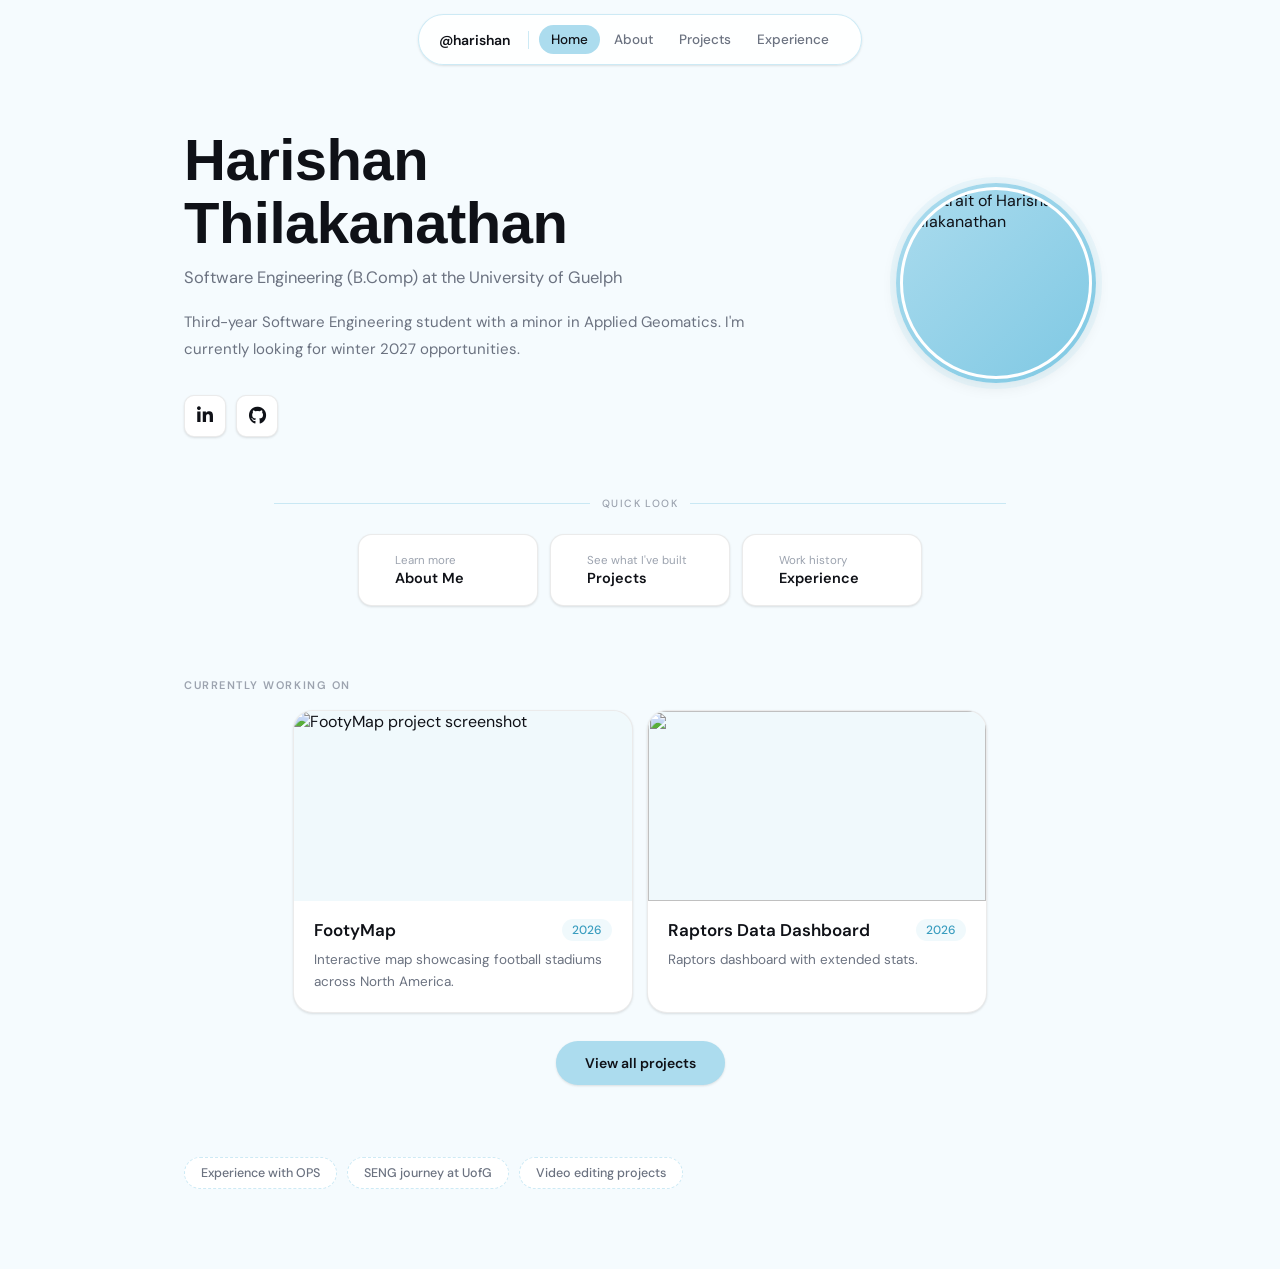
==== commit bc4f5af0: "minor changes to portf" ====
--- a/index.html
+++ b/index.html
@@ -60,7 +60,7 @@
         <p class="hero-sub">Software Engineering (B.Comp) at the University of Guelph</p>
         <p class="hero-desc">
           Third-year Software Engineering student with a minor in Applied Geomatics.
-          I'm currently looking for summer opportunities.
+          I'm currently looking for winter 2027 opportunities.
         </p>
 
         <div class="hero-actions">
@@ -86,7 +86,7 @@
 
     <section class="quick-links" aria-label="Quick links">
       <a href="aboutme.html" class="quick-card">
-        <div class="quick-card-icon"><i class="fa-solid fa-user"></i></div>
+        <div class=""><i class=""></i></div>
         <div class="quick-card-text">
           <span class="quick-card-sub">Learn more</span>
           <span class="quick-card-label">About Me</span>
@@ -94,7 +94,7 @@
       </a>
 
       <a href="projects.html" class="quick-card">
-        <div class="quick-card-icon"><i class="fa-solid fa-code"></i></div>
+        <div class=""><i class=""></i></div>
         <div class="quick-card-text">
           <span class="quick-card-sub">See what I've built</span>
           <span class="quick-card-label">Projects</span>
@@ -102,7 +102,7 @@
       </a>
 
       <a href="experience.html" class="quick-card">
-        <div class="quick-card-icon"><i class="fa-solid fa-briefcase"></i></div>
+        <div class=""><i class=""></i></div>
         <div class="quick-card-text">
           <span class="quick-card-sub">Work history</span>
           <span class="quick-card-label">Experience</span>
@@ -128,14 +128,14 @@
 
       <a class="project-card" href="projects.html#careerlytics">
         <div class="project-img-wrap">
-          <img src="images/careerlytics.png" alt="Careerlytics project screenshot" loading="lazy" decoding="async" />
+          <img src="" alt="" loading="lazy" decoding="async" />
         </div>
         <div class="project-body">
           <div class="project-meta">
-            <span class="project-name">Careerlytics</span>
+            <span class="project-name">Raptors Data Dashboard</span>
             <span class="project-year">2026</span>
           </div>
-          <p class="project-desc">Career analytics platform for students and early-career professionals.</p>
+          <p class="project-desc">Raptors dashboard with extended stats.</p>
         </div>
       </a>
     </section>
